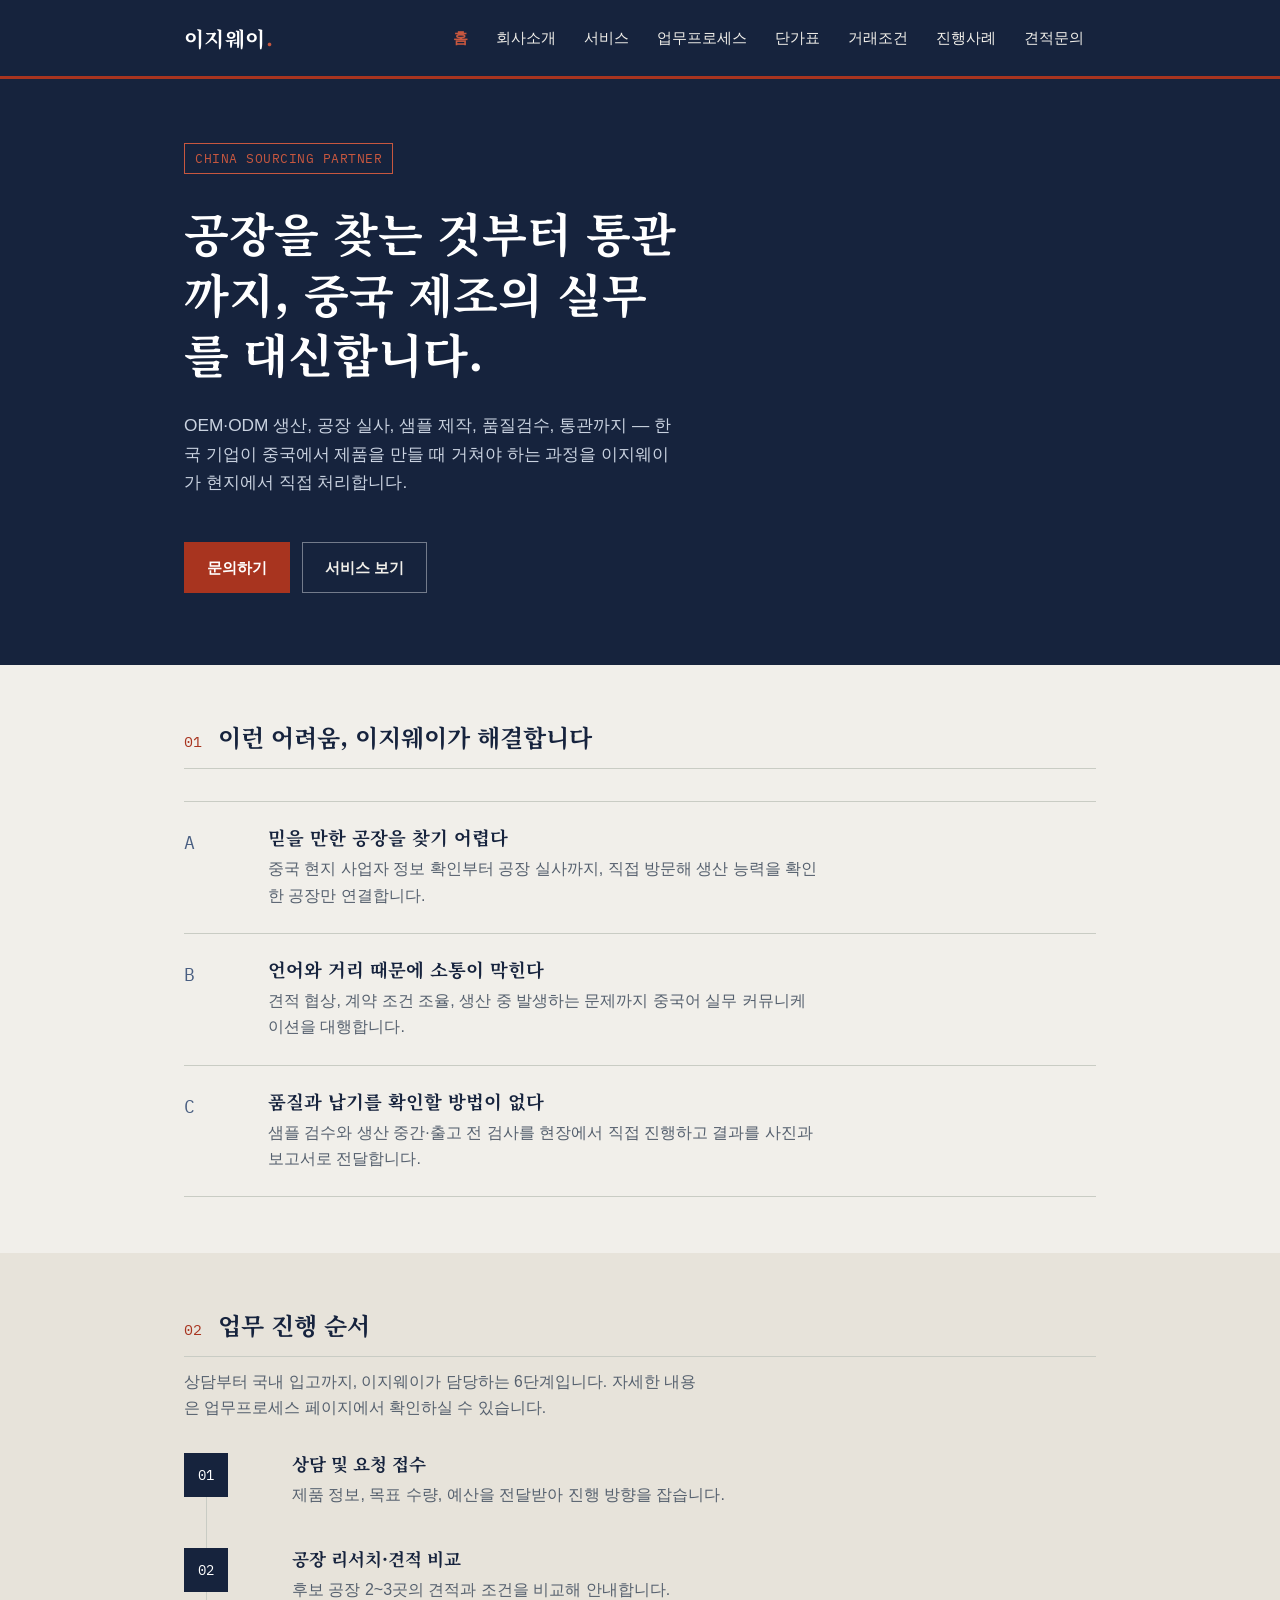
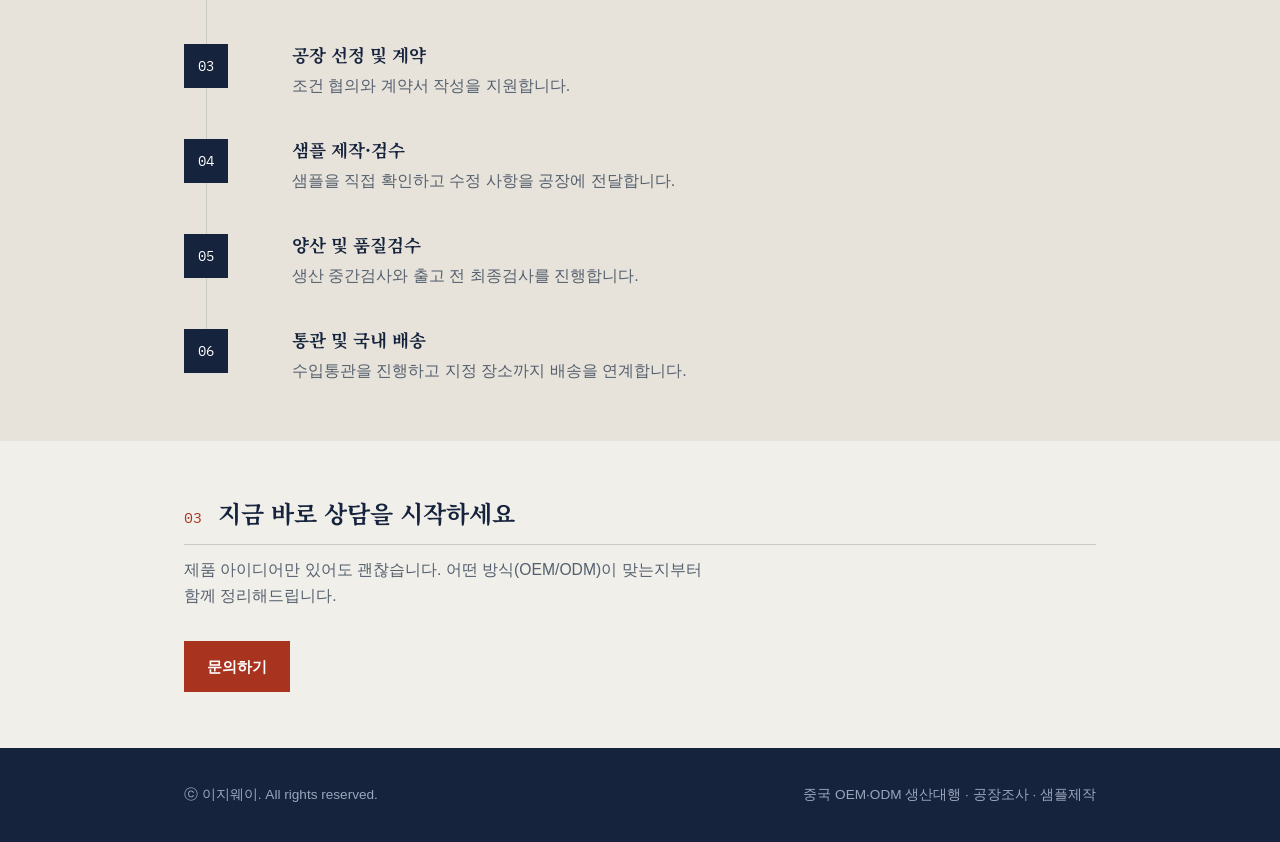
==== index.html @ d4799c17 "Add files via upload" ====
<!DOCTYPE html>
<html lang="ko">
<head>
<meta charset="UTF-8">
<meta name="viewport" content="width=device-width, initial-scale=1.0">
<title>이지웨이 | 중국 OEM·ODM 생산대행</title>
<meta name="description" content="이지웨이는 한국 기업이 중국에서 제품을 만들 때 필요한 공장 조사, OEM·ODM 생산, 샘플 제작, 품질검수, 통관까지 전 과정을 대행합니다.">
<link rel="stylesheet" href="style.css">
</head>
<body>

<header class="site-header">
  <div class="wrap">
    <a href="index.html" class="brand">이지웨이<span>.</span></a>
    <nav class="main-nav" aria-label="주요 메뉴">
      <ul>
        <li><a href="index.html" aria-current="page">홈</a></li>
        <li><a href="about.html">회사소개</a></li>
        <li><a href="services.html">서비스</a></li>
        <li><a href="process.html">업무프로세스</a></li>
        <li><a href="pricing.html">단가표</a></li>
        <li><a href="terms.html">거래조건</a></li>
        <li><a href="cases.html">진행사례</a></li>
        <li><a href="contact.html">견적문의</a></li>
      </ul>
    </nav>
  </div>
</header>

<section class="hero">
  <div class="wrap">
    <span class="hero-eyebrow">CHINA SOURCING PARTNER</span>
    <h1>공장을 찾는 것부터 통관까지, 중국 제조의 실무를 대신합니다.</h1>
    <p class="lede">OEM·ODM 생산, 공장 실사, 샘플 제작, 품질검수, 통관까지 — 한국 기업이 중국에서 제품을 만들 때 거쳐야 하는 과정을 이지웨이가 현지에서 직접 처리합니다.</p>
    <div class="hero-actions">
      <a href="contact.html" class="btn btn-primary">문의하기</a>
      <a href="services.html" class="btn btn-ghost">서비스 보기</a>
    </div>
  </div>
</section>

<section>
  <div class="wrap">
    <div class="section-head">
      <span class="section-num">01</span>
      <h2>이런 어려움, 이지웨이가 해결합니다</h2>
    </div>
    <div class="service-list">
      <div class="service-row">
        <span class="num">A</span>
        <div>
          <h3>믿을 만한 공장을 찾기 어렵다</h3>
          <p>중국 현지 사업자 정보 확인부터 공장 실사까지, 직접 방문해 생산 능력을 확인한 공장만 연결합니다.</p>
        </div>
      </div>
      <div class="service-row">
        <span class="num">B</span>
        <div>
          <h3>언어와 거리 때문에 소통이 막힌다</h3>
          <p>견적 협상, 계약 조건 조율, 생산 중 발생하는 문제까지 중국어 실무 커뮤니케이션을 대행합니다.</p>
        </div>
      </div>
      <div class="service-row">
        <span class="num">C</span>
        <div>
          <h3>품질과 납기를 확인할 방법이 없다</h3>
          <p>샘플 검수와 생산 중간·출고 전 검사를 현장에서 직접 진행하고 결과를 사진과 보고서로 전달합니다.</p>
        </div>
      </div>
    </div>
  </div>
</section>

<section class="alt">
  <div class="wrap">
    <div class="section-head">
      <span class="section-num">02</span>
      <h2>업무 진행 순서</h2>
    </div>
    <p class="section-sub">상담부터 국내 입고까지, 이지웨이가 담당하는 6단계입니다. 자세한 내용은 업무프로세스 페이지에서 확인하실 수 있습니다.</p>
    <div class="process-list">
      <div class="process-step">
        <span class="step-marker">01</span>
        <div><h3>상담 및 요청 접수</h3><p>제품 정보, 목표 수량, 예산을 전달받아 진행 방향을 잡습니다.</p></div>
      </div>
      <div class="process-step">
        <span class="step-marker">02</span>
        <div><h3>공장 리서치·견적 비교</h3><p>후보 공장 2~3곳의 견적과 조건을 비교해 안내합니다.</p></div>
      </div>
      <div class="process-step">
        <span class="step-marker">03</span>
        <div><h3>공장 선정 및 계약</h3><p>조건 협의와 계약서 작성을 지원합니다.</p></div>
      </div>
      <div class="process-step">
        <span class="step-marker">04</span>
        <div><h3>샘플 제작·검수</h3><p>샘플을 직접 확인하고 수정 사항을 공장에 전달합니다.</p></div>
      </div>
      <div class="process-step">
        <span class="step-marker">05</span>
        <div><h3>양산 및 품질검수</h3><p>생산 중간검사와 출고 전 최종검사를 진행합니다.</p></div>
      </div>
      <div class="process-step">
        <span class="step-marker">06</span>
        <div><h3>통관 및 국내 배송</h3><p>수입통관을 진행하고 지정 장소까지 배송을 연계합니다.</p></div>
      </div>
    </div>
  </div>
</section>

<section>
  <div class="wrap">
    <div class="section-head">
      <span class="section-num">03</span>
      <h2>지금 바로 상담을 시작하세요</h2>
    </div>
    <p class="section-sub">제품 아이디어만 있어도 괜찮습니다. 어떤 방식(OEM/ODM)이 맞는지부터 함께 정리해드립니다.</p>
    <a href="contact.html" class="btn btn-primary">문의하기</a>
  </div>
</section>

<footer class="site-footer">
  <div class="wrap">
    <span>ⓒ 이지웨이. All rights reserved.</span>
    <span>중국 OEM·ODM 생산대행 · 공장조사 · 샘플제작</span>
  </div>
</footer>

</body>
</html>
---- style.css ----
/* =========================================================
   이지웨이 (EasyWay) — 중국 수입대행 / OEM·ODM 에이전시
   디자인 컨셉: 무역서류·통관 문서의 정직함
   세리프 헤드라인(계약서 느낌) + 실무형 산세리프 본문
   + 모노스페이스 숫자(견적서/단가표 느낌)
   ========================================================= */

@import url('https://fonts.googleapis.com/css2?family=Noto+Serif+KR:wght@500;700&family=Pretendard:wght@400;500;600&family=IBM+Plex+Mono:wght@500;600&display=swap');

:root {
  --navy-900: #16233D;
  --navy-700: #2B3E5E;
  --navy-500: #4A5F82;
  --paper: #F1EFEA;
  --paper-alt: #E7E3DA;
  --white: #FFFFFF;
  --ink: #1B1B1B;
  --ink-soft: #55606E;
  --line: #C9CCC4;
  --stamp: #A8341F;
  --stamp-soft: #C7573F;

  --font-display: 'Noto Serif KR', serif;
  --font-body: 'Pretendard', -apple-system, sans-serif;
  --font-mono: 'IBM Plex Mono', monospace;

  --max-width: 960px;
}

* { box-sizing: border-box; }

html { scroll-behavior: smooth; }

body {
  margin: 0;
  font-family: var(--font-body);
  color: var(--ink);
  background: var(--paper);
  line-height: 1.65;
  -webkit-font-smoothing: antialiased;
}

a { color: inherit; }

a:focus-visible,
button:focus-visible,
input:focus-visible,
textarea:focus-visible {
  outline: 2px solid var(--stamp);
  outline-offset: 3px;
}

h1, h2, h3 {
  font-family: var(--font-display);
  font-weight: 700;
  line-height: 1.3;
  margin: 0;
  color: var(--navy-900);
}

p { margin: 0 0 1em; max-width: 62ch; }

.wrap {
  max-width: var(--max-width);
  margin: 0 auto;
  padding: 0 24px;
}

/* ---------- Header / Nav ---------- */
.site-header {
  background: var(--navy-900);
  color: var(--paper);
  border-bottom: 3px solid var(--stamp);
}

.site-header .wrap {
  display: flex;
  align-items: center;
  justify-content: space-between;
  padding-top: 18px;
  padding-bottom: 18px;
  flex-wrap: wrap;
  gap: 12px;
}

.brand {
  font-family: var(--font-display);
  font-size: 1.3rem;
  font-weight: 700;
  color: var(--white);
  text-decoration: none;
  letter-spacing: 0.02em;
}

.brand span {
  color: var(--stamp-soft);
}

nav.main-nav ul {
  list-style: none;
  display: flex;
  gap: 4px;
  margin: 0;
  padding: 0;
  flex-wrap: wrap;
}

nav.main-nav a {
  display: inline-block;
  padding: 8px 12px;
  font-size: 0.92rem;
  text-decoration: none;
  color: var(--paper);
  border-radius: 3px;
  transition: background 0.15s ease;
}

nav.main-nav a:hover {
  background: rgba(255,255,255,0.08);
}

nav.main-nav a[aria-current="page"] {
  color: var(--stamp-soft);
  font-weight: 600;
}

/* ---------- Hero ---------- */
.hero {
  background: var(--navy-900);
  color: var(--paper);
  padding: 64px 0 72px;
  position: relative;
}

.hero .wrap {
  display: grid;
  gap: 28px;
}

.hero-eyebrow {
  font-family: var(--font-mono);
  font-size: 0.8rem;
  color: var(--stamp-soft);
  border: 1px solid var(--stamp-soft);
  display: inline-block;
  padding: 4px 10px;
  width: fit-content;
  letter-spacing: 0.04em;
}

.hero h1 {
  color: var(--white);
  font-size: clamp(1.9rem, 4vw, 2.9rem);
  max-width: 18ch;
}

.hero p.lede {
  color: #C9D2E0;
  font-size: 1.08rem;
  max-width: 52ch;
}

.hero-actions {
  display: flex;
  gap: 12px;
  flex-wrap: wrap;
}

/* ---------- Buttons ---------- */
.btn {
  display: inline-block;
  padding: 12px 22px;
  font-size: 0.95rem;
  font-weight: 600;
  text-decoration: none;
  border: 1px solid transparent;
  cursor: pointer;
  font-family: var(--font-body);
}

.btn-primary {
  background: var(--stamp);
  color: var(--white);
}
.btn-primary:hover { background: var(--stamp-soft); }

.btn-ghost {
  background: transparent;
  color: var(--paper);
  border-color: rgba(255,255,255,0.4);
}
.btn-ghost:hover { border-color: var(--paper); }

/* ---------- Sections ---------- */
section { padding: 56px 0; }
section.alt { background: var(--paper-alt); }

.section-head {
  display: flex;
  align-items: baseline;
  gap: 16px;
  border-bottom: 1px solid var(--line);
  padding-bottom: 14px;
  margin-bottom: 32px;
  flex-wrap: wrap;
}

.section-num {
  font-family: var(--font-mono);
  color: var(--stamp);
  font-size: 0.95rem;
}

.section-head h2 {
  font-size: 1.5rem;
}

.section-sub {
  color: var(--ink-soft);
  font-size: 0.98rem;
  margin: -20px 0 32px;
  max-width: 60ch;
}

/* ---------- Service grid (not cards — bordered rows) ---------- */
.service-list {
  display: grid;
  gap: 0;
  border-top: 1px solid var(--line);
}

.service-row {
  display: grid;
  grid-template-columns: 64px 1fr;
  gap: 20px;
  padding: 24px 0;
  border-bottom: 1px solid var(--line);
}

.service-row .num {
  font-family: var(--font-mono);
  color: var(--navy-500);
  font-size: 1.1rem;
  padding-top: 2px;
}

.service-row h3 {
  font-size: 1.15rem;
  margin-bottom: 6px;
}

.service-row p { margin: 0; color: var(--ink-soft); }

/* ---------- Process steps ---------- */
.process-list {
  display: grid;
  gap: 0;
}

.process-step {
  display: grid;
  grid-template-columns: 88px 1fr;
  gap: 20px;
  position: relative;
  padding-bottom: 40px;
}

.process-step:last-child { padding-bottom: 0; }

.process-step .step-marker {
  font-family: var(--font-mono);
  font-size: 0.85rem;
  color: var(--white);
  background: var(--navy-900);
  width: 44px;
  height: 44px;
  display: flex;
  align-items: center;
  justify-content: center;
  position: relative;
  z-index: 1;
}

.process-step:not(:last-child)::before {
  content: '';
  position: absolute;
  left: 22px;
  top: 44px;
  bottom: -40px;
  width: 1px;
  background: var(--line);
}

.process-step h3 {
  font-size: 1.1rem;
  margin-bottom: 6px;
}

.process-step p { margin: 0; color: var(--ink-soft); }

/* ---------- Pricing table ---------- */
table.pricing {
  width: 100%;
  border-collapse: collapse;
  font-size: 0.95rem;
  background: var(--white);
}

table.pricing caption {
  text-align: left;
  font-family: var(--font-mono);
  font-size: 0.85rem;
  color: var(--ink-soft);
  margin-bottom: 10px;
}

table.pricing th, table.pricing td {
  border: 1px solid var(--line);
  padding: 14px 16px;
  text-align: left;
  vertical-align: top;
}

table.pricing thead th {
  background: var(--navy-900);
  color: var(--paper);
  font-family: var(--font-body);
  font-weight: 600;
  font-size: 0.9rem;
}

table.pricing td.figure {
  font-family: var(--font-mono);
  white-space: nowrap;
}

.note-box {
  border-left: 3px solid var(--stamp);
  background: var(--white);
  padding: 16px 20px;
  margin-top: 28px;
  font-size: 0.92rem;
  color: var(--ink-soft);
}

.note-box strong { color: var(--ink); }

/* ---------- Terms ---------- */
.terms-block { margin-bottom: 36px; }
.terms-block h3 {
  font-size: 1.1rem;
  border-bottom: 1px solid var(--line);
  padding-bottom: 10px;
  margin-bottom: 14px;
}
.terms-block ul { margin: 0; padding-left: 1.2em; color: var(--ink-soft); }
.terms-block li { margin-bottom: 6px; }

/* ---------- Contact ---------- */
.contact-grid {
  display: grid;
  grid-template-columns: 1fr 1fr;
  gap: 48px;
}

.contact-info dl {
  display: grid;
  grid-template-columns: auto 1fr;
  gap: 8px 16px;
  margin: 0;
}
.contact-info dt {
  font-family: var(--font-mono);
  color: var(--ink-soft);
  font-size: 0.85rem;
  padding-top: 3px;
}
.contact-info dd { margin: 0; }

form.inquiry-form {
  display: grid;
  gap: 14px;
}

form.inquiry-form label {
  display: block;
  font-size: 0.88rem;
  font-weight: 600;
  margin-bottom: 6px;
  color: var(--navy-900);
}

form.inquiry-form input,
form.inquiry-form select,
form.inquiry-form textarea {
  width: 100%;
  padding: 10px 12px;
  border: 1px solid var(--line);
  background: var(--white);
  font-family: var(--font-body);
  font-size: 0.95rem;
}

form.inquiry-form textarea { resize: vertical; min-height: 110px; }

/* ---------- Footer ---------- */
footer.site-footer {
  background: var(--navy-900);
  color: #9AA6BC;
  padding: 36px 0;
  font-size: 0.85rem;
}

footer.site-footer .wrap {
  display: flex;
  justify-content: space-between;
  flex-wrap: wrap;
  gap: 12px;
}

/* ---------- Responsive ---------- */
@media (max-width: 640px) {
  .contact-grid { grid-template-columns: 1fr; }
  .service-row { grid-template-columns: 40px 1fr; }
  .process-step { grid-template-columns: 44px 1fr; }
}

@media (prefers-reduced-motion: reduce) {
  html { scroll-behavior: auto; }
  * { transition: none !important; }
}
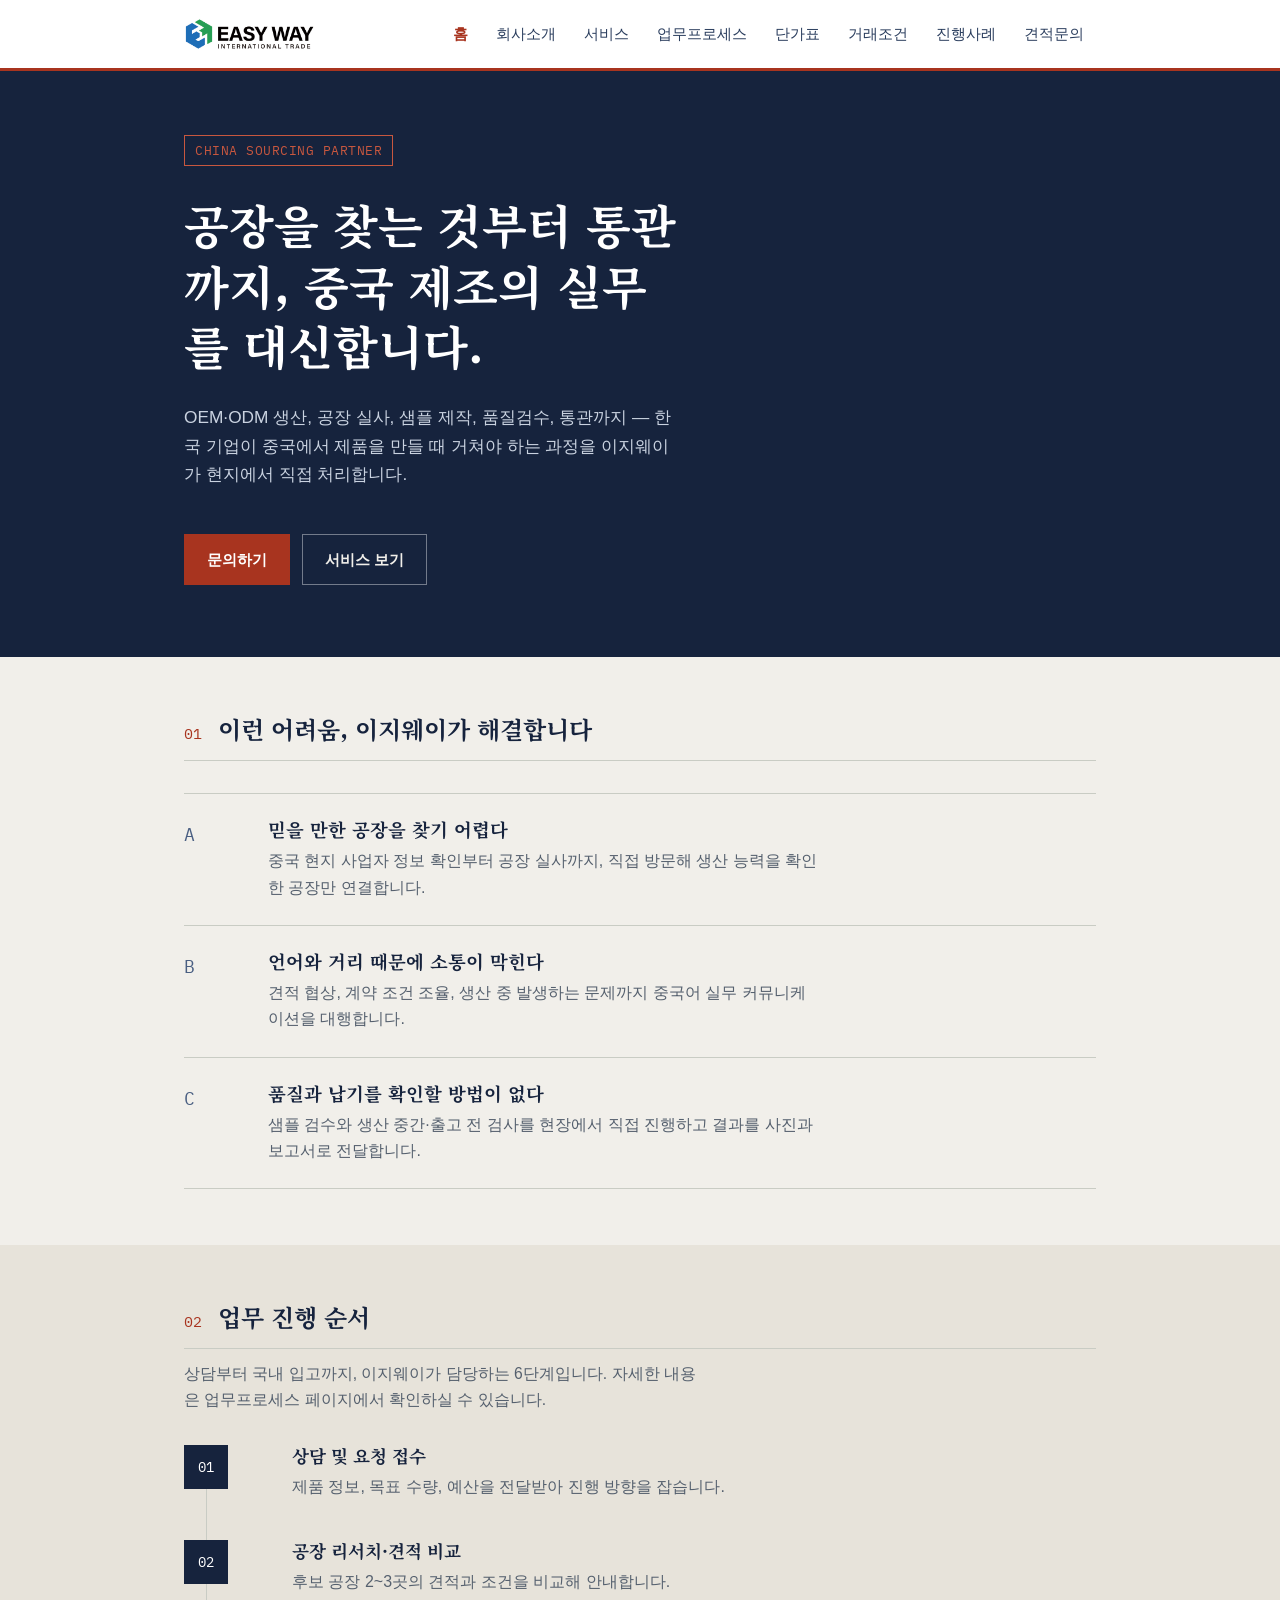
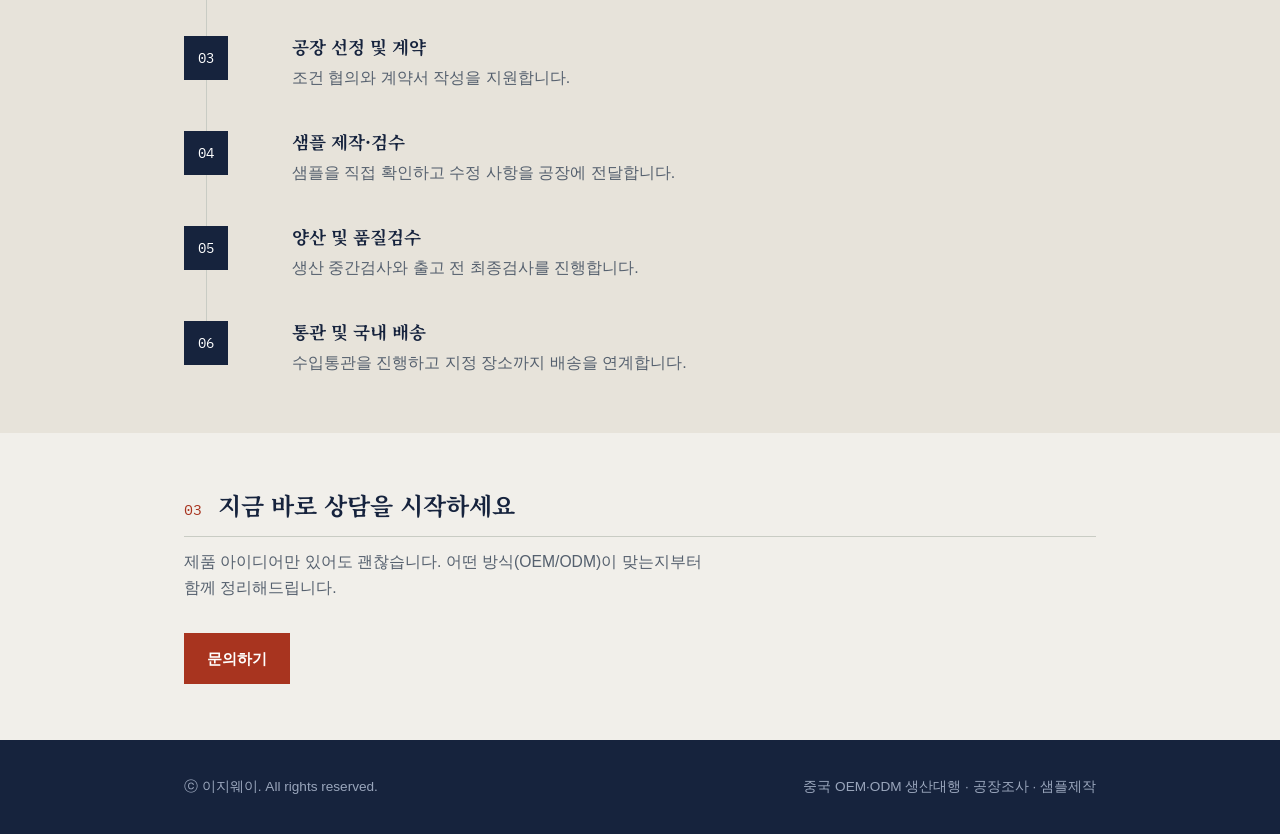
==== commit a5e5ec61: "Add files via upload" ====
--- a/index.html
+++ b/index.html
@@ -5,13 +5,14 @@
 <meta name="viewport" content="width=device-width, initial-scale=1.0">
 <title>이지웨이 | 중국 OEM·ODM 생산대행</title>
 <meta name="description" content="이지웨이는 한국 기업이 중국에서 제품을 만들 때 필요한 공장 조사, OEM·ODM 생산, 샘플 제작, 품질검수, 통관까지 전 과정을 대행합니다.">
+<link rel="icon" href="assets/favicon.png" type="image/png">
 <link rel="stylesheet" href="style.css">
 </head>
 <body>
 
 <header class="site-header">
   <div class="wrap">
-    <a href="index.html" class="brand">이지웨이<span>.</span></a>
+    <a href="index.html" class="brand"><img src="assets/logo-horizontal.png" alt="이지웨이 EASY WAY INTERNATIONAL TRADE" class="brand-logo"></a>
     <nav class="main-nav" aria-label="주요 메뉴">
       <ul>
         <li><a href="index.html" aria-current="page">홈</a></li>
--- a/style.css
+++ b/style.css
@@ -68,8 +68,8 @@
 
 /* ---------- Header / Nav ---------- */
 .site-header {
-  background: var(--navy-900);
-  color: var(--paper);
+  background: var(--white);
+  color: var(--navy-900);
   border-bottom: 3px solid var(--stamp);
 }
 
@@ -77,23 +77,22 @@
   display: flex;
   align-items: center;
   justify-content: space-between;
-  padding-top: 18px;
-  padding-bottom: 18px;
+  padding-top: 14px;
+  padding-bottom: 14px;
   flex-wrap: wrap;
   gap: 12px;
 }
 
 .brand {
-  font-family: var(--font-display);
-  font-size: 1.3rem;
-  font-weight: 700;
-  color: var(--white);
+  display: flex;
+  align-items: center;
   text-decoration: none;
-  letter-spacing: 0.02em;
-}
-
-.brand span {
-  color: var(--stamp-soft);
+}
+
+.brand-logo {
+  height: 34px;
+  width: auto;
+  display: block;
 }
 
 nav.main-nav ul {
@@ -110,17 +109,17 @@
   padding: 8px 12px;
   font-size: 0.92rem;
   text-decoration: none;
-  color: var(--paper);
+  color: var(--navy-700);
   border-radius: 3px;
   transition: background 0.15s ease;
 }
 
 nav.main-nav a:hover {
-  background: rgba(255,255,255,0.08);
+  background: var(--paper-alt);
 }
 
 nav.main-nav a[aria-current="page"] {
-  color: var(--stamp-soft);
+  color: var(--stamp);
   font-weight: 600;
 }
 
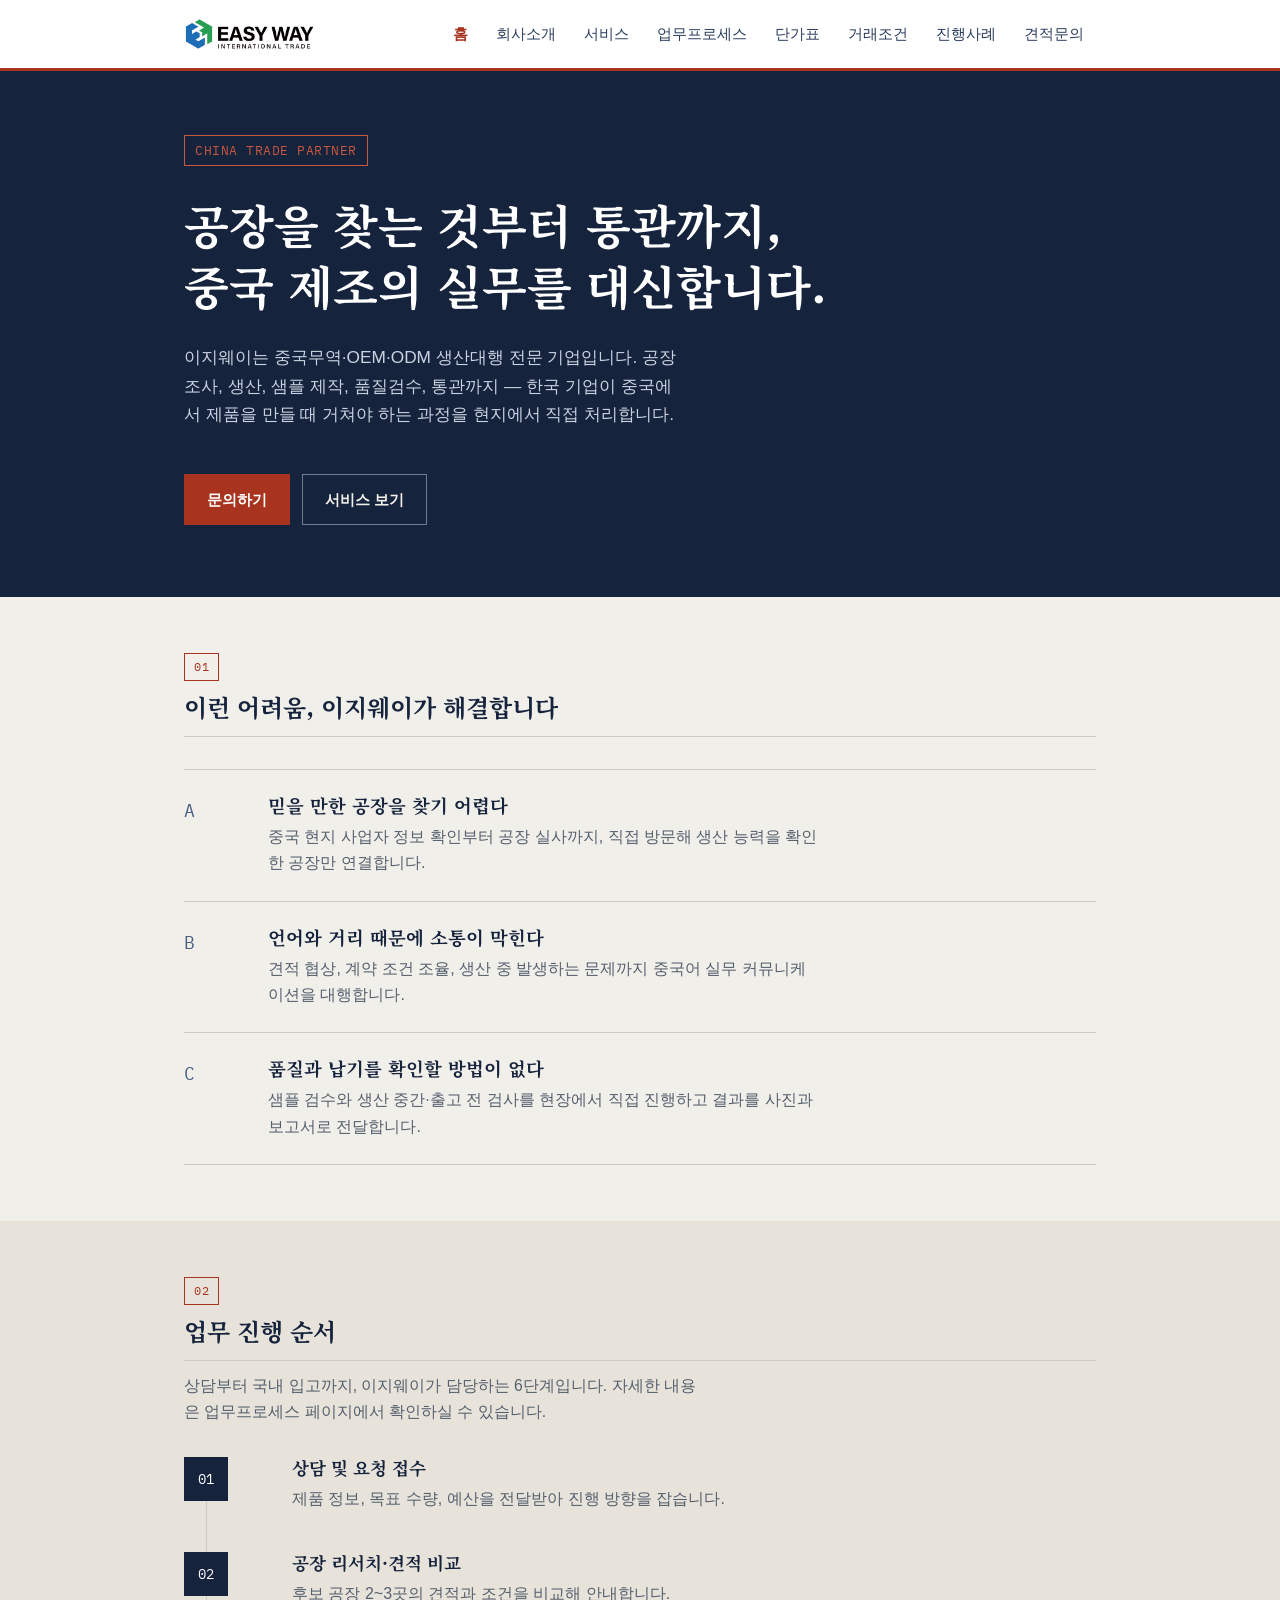
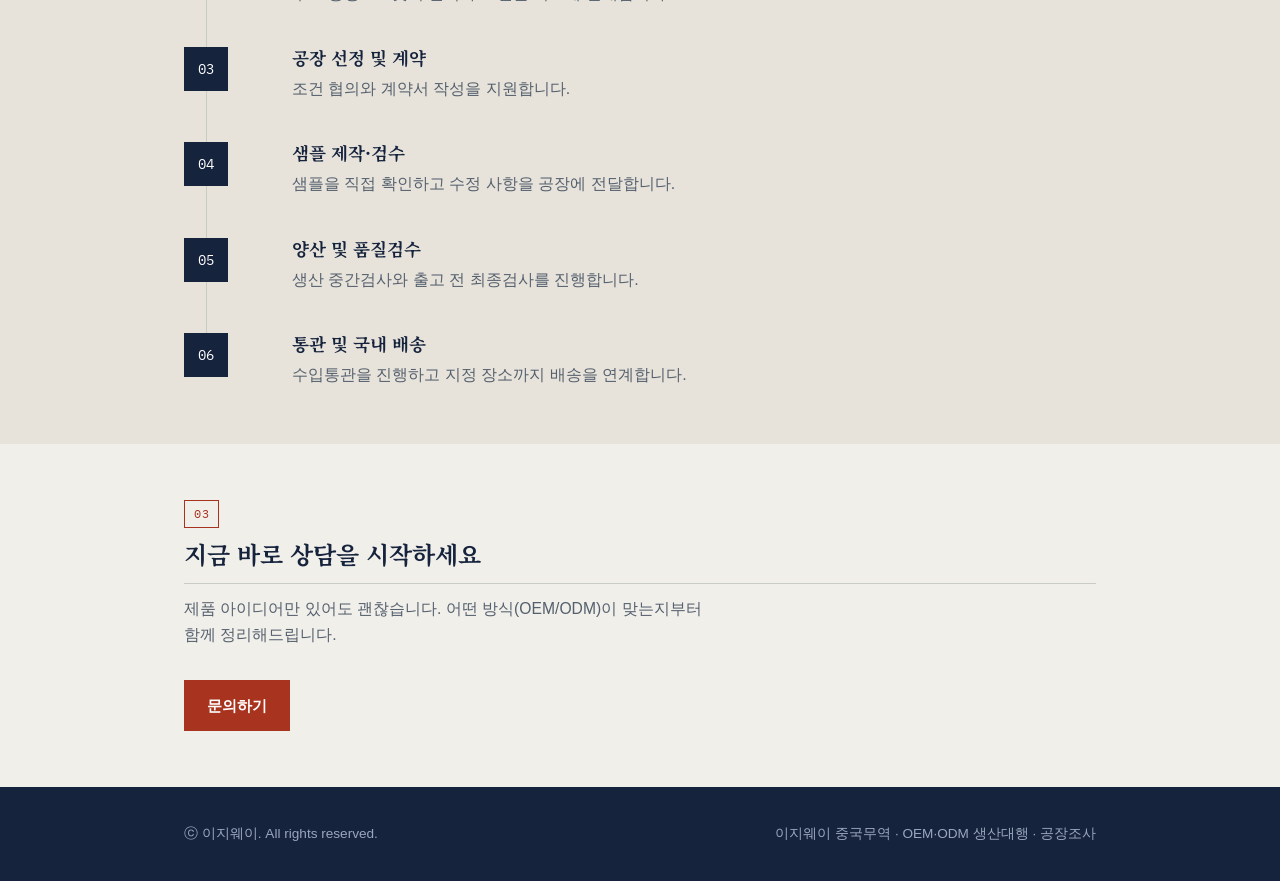
==== commit 9de1612f: "Add files via upload" ====
--- a/index.html
+++ b/index.html
@@ -3,9 +3,10 @@
 <head>
 <meta charset="UTF-8">
 <meta name="viewport" content="width=device-width, initial-scale=1.0">
-<title>이지웨이 | 중국 OEM·ODM 생산대행</title>
-<meta name="description" content="이지웨이는 한국 기업이 중국에서 제품을 만들 때 필요한 공장 조사, OEM·ODM 생산, 샘플 제작, 품질검수, 통관까지 전 과정을 대행합니다.">
+<title>이지웨이 | 중국무역·OEM·ODM 생산대행</title>
+<meta name="description" content="이지웨이는 중국무역·공장 소싱·OEM·ODM 생산대행 전문 기업입니다. 한국 기업이 중국에서 제품을 만들 때 필요한 공장 조사, 생산, 샘플 제작, 품질검수, 통관까지 전 과정을 대행합니다.">
 <link rel="icon" href="assets/favicon.png" type="image/png">
+<meta name="naver-site-verification" content="28a7c563643aefb58b962b238d9a97e0f471fe0b" />
 <link rel="stylesheet" href="style.css">
 </head>
 <body>
@@ -30,9 +31,9 @@
 
 <section class="hero">
   <div class="wrap">
-    <span class="hero-eyebrow">CHINA SOURCING PARTNER</span>
-    <h1>공장을 찾는 것부터 통관까지, 중국 제조의 실무를 대신합니다.</h1>
-    <p class="lede">OEM·ODM 생산, 공장 실사, 샘플 제작, 품질검수, 통관까지 — 한국 기업이 중국에서 제품을 만들 때 거쳐야 하는 과정을 이지웨이가 현지에서 직접 처리합니다.</p>
+    <span class="hero-eyebrow">CHINA TRADE PARTNER</span>
+    <h1>공장을 찾는 것부터 통관까지,<br>중국 제조의 실무를 대신합니다.</h1>
+    <p class="lede">이지웨이는 중국무역·OEM·ODM 생산대행 전문 기업입니다. 공장 조사, 생산, 샘플 제작, 품질검수, 통관까지 — 한국 기업이 중국에서 제품을 만들 때 거쳐야 하는 과정을 현지에서 직접 처리합니다.</p>
     <div class="hero-actions">
       <a href="contact.html" class="btn btn-primary">문의하기</a>
       <a href="services.html" class="btn btn-ghost">서비스 보기</a>
@@ -122,7 +123,7 @@
 <footer class="site-footer">
   <div class="wrap">
     <span>ⓒ 이지웨이. All rights reserved.</span>
-    <span>중국 OEM·ODM 생산대행 · 공장조사 · 샘플제작</span>
+    <span>이지웨이 중국무역 · OEM·ODM 생산대행 · 공장조사</span>
   </div>
 </footer>
 
--- a/style.css
+++ b/style.css
@@ -150,7 +150,6 @@
 .hero h1 {
   color: var(--white);
   font-size: clamp(1.9rem, 4vw, 2.9rem);
-  max-width: 18ch;
 }
 
 .hero p.lede {
@@ -196,18 +195,22 @@
 
 .section-head {
   display: flex;
-  align-items: baseline;
-  gap: 16px;
+  flex-direction: column;
+  gap: 10px;
   border-bottom: 1px solid var(--line);
   padding-bottom: 14px;
   margin-bottom: 32px;
-  flex-wrap: wrap;
 }
 
 .section-num {
   font-family: var(--font-mono);
   color: var(--stamp);
-  font-size: 0.95rem;
+  font-size: 0.75rem;
+  border: 1px solid var(--stamp);
+  display: inline-block;
+  width: fit-content;
+  padding: 3px 9px;
+  letter-spacing: 0.05em;
 }
 
 .section-head h2 {
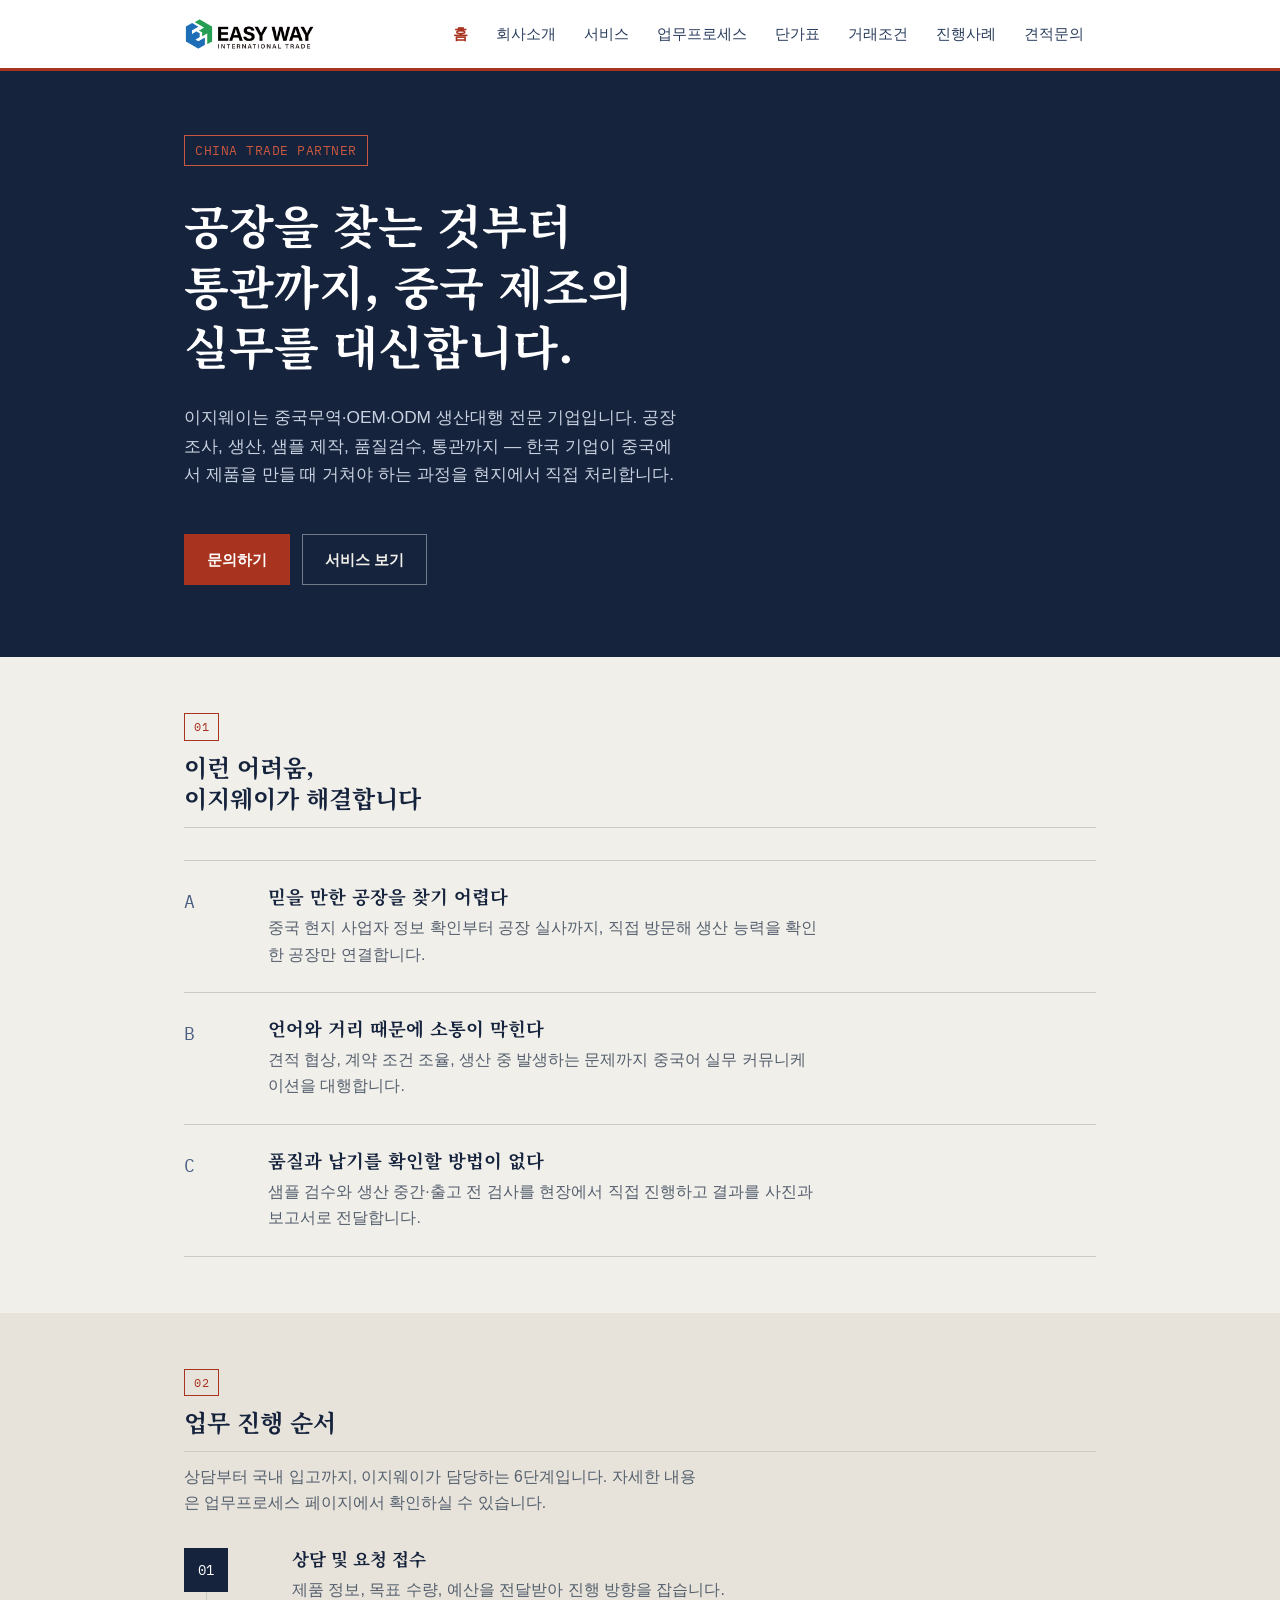
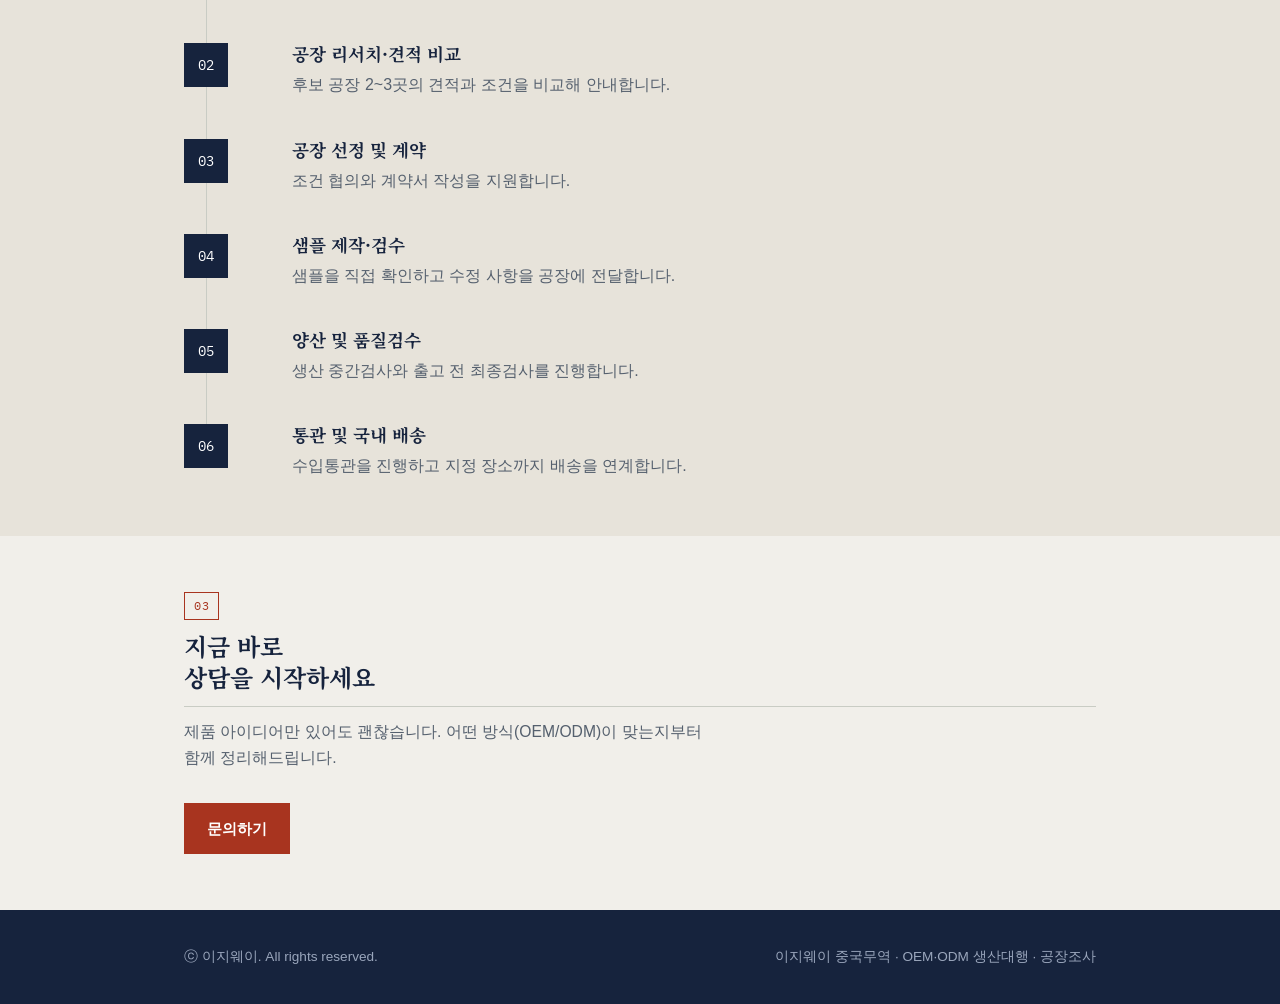
==== commit 8a0458a2: "Add files via upload" ====
--- a/index.html
+++ b/index.html
@@ -32,7 +32,7 @@
 <section class="hero">
   <div class="wrap">
     <span class="hero-eyebrow">CHINA TRADE PARTNER</span>
-    <h1>공장을 찾는 것부터 통관까지,<br>중국 제조의 실무를 대신합니다.</h1>
+    <h1>공장을 찾는 것부터<br>통관까지, 중국 제조의<br>실무를 대신합니다.</h1>
     <p class="lede">이지웨이는 중국무역·OEM·ODM 생산대행 전문 기업입니다. 공장 조사, 생산, 샘플 제작, 품질검수, 통관까지 — 한국 기업이 중국에서 제품을 만들 때 거쳐야 하는 과정을 현지에서 직접 처리합니다.</p>
     <div class="hero-actions">
       <a href="contact.html" class="btn btn-primary">문의하기</a>
@@ -45,7 +45,7 @@
   <div class="wrap">
     <div class="section-head">
       <span class="section-num">01</span>
-      <h2>이런 어려움, 이지웨이가 해결합니다</h2>
+      <h2>이런 어려움,<br>이지웨이가 해결합니다</h2>
     </div>
     <div class="service-list">
       <div class="service-row">
@@ -113,7 +113,7 @@
   <div class="wrap">
     <div class="section-head">
       <span class="section-num">03</span>
-      <h2>지금 바로 상담을 시작하세요</h2>
+      <h2>지금 바로<br>상담을 시작하세요</h2>
     </div>
     <p class="section-sub">제품 아이디어만 있어도 괜찮습니다. 어떤 방식(OEM/ODM)이 맞는지부터 함께 정리해드립니다.</p>
     <a href="contact.html" class="btn btn-primary">문의하기</a>
--- a/style.css
+++ b/style.css
@@ -182,6 +182,12 @@
 }
 .btn-primary:hover { background: var(--stamp-soft); }
 
+.btn-kakao {
+  background: #FEE500;
+  color: #191600;
+}
+.btn-kakao:hover { background: #FFEB4D; }
+
 .btn-ghost {
   background: transparent;
   color: var(--paper);
@@ -301,8 +307,16 @@
 .process-step p { margin: 0; color: var(--ink-soft); }
 
 /* ---------- Pricing table ---------- */
+.table-scroll {
+  overflow-x: auto;
+  -webkit-overflow-scrolling: touch;
+  margin: 0 -24px;
+  padding: 0 24px;
+}
+
 table.pricing {
   width: 100%;
+  min-width: 640px;
   border-collapse: collapse;
   font-size: 0.95rem;
   background: var(--white);
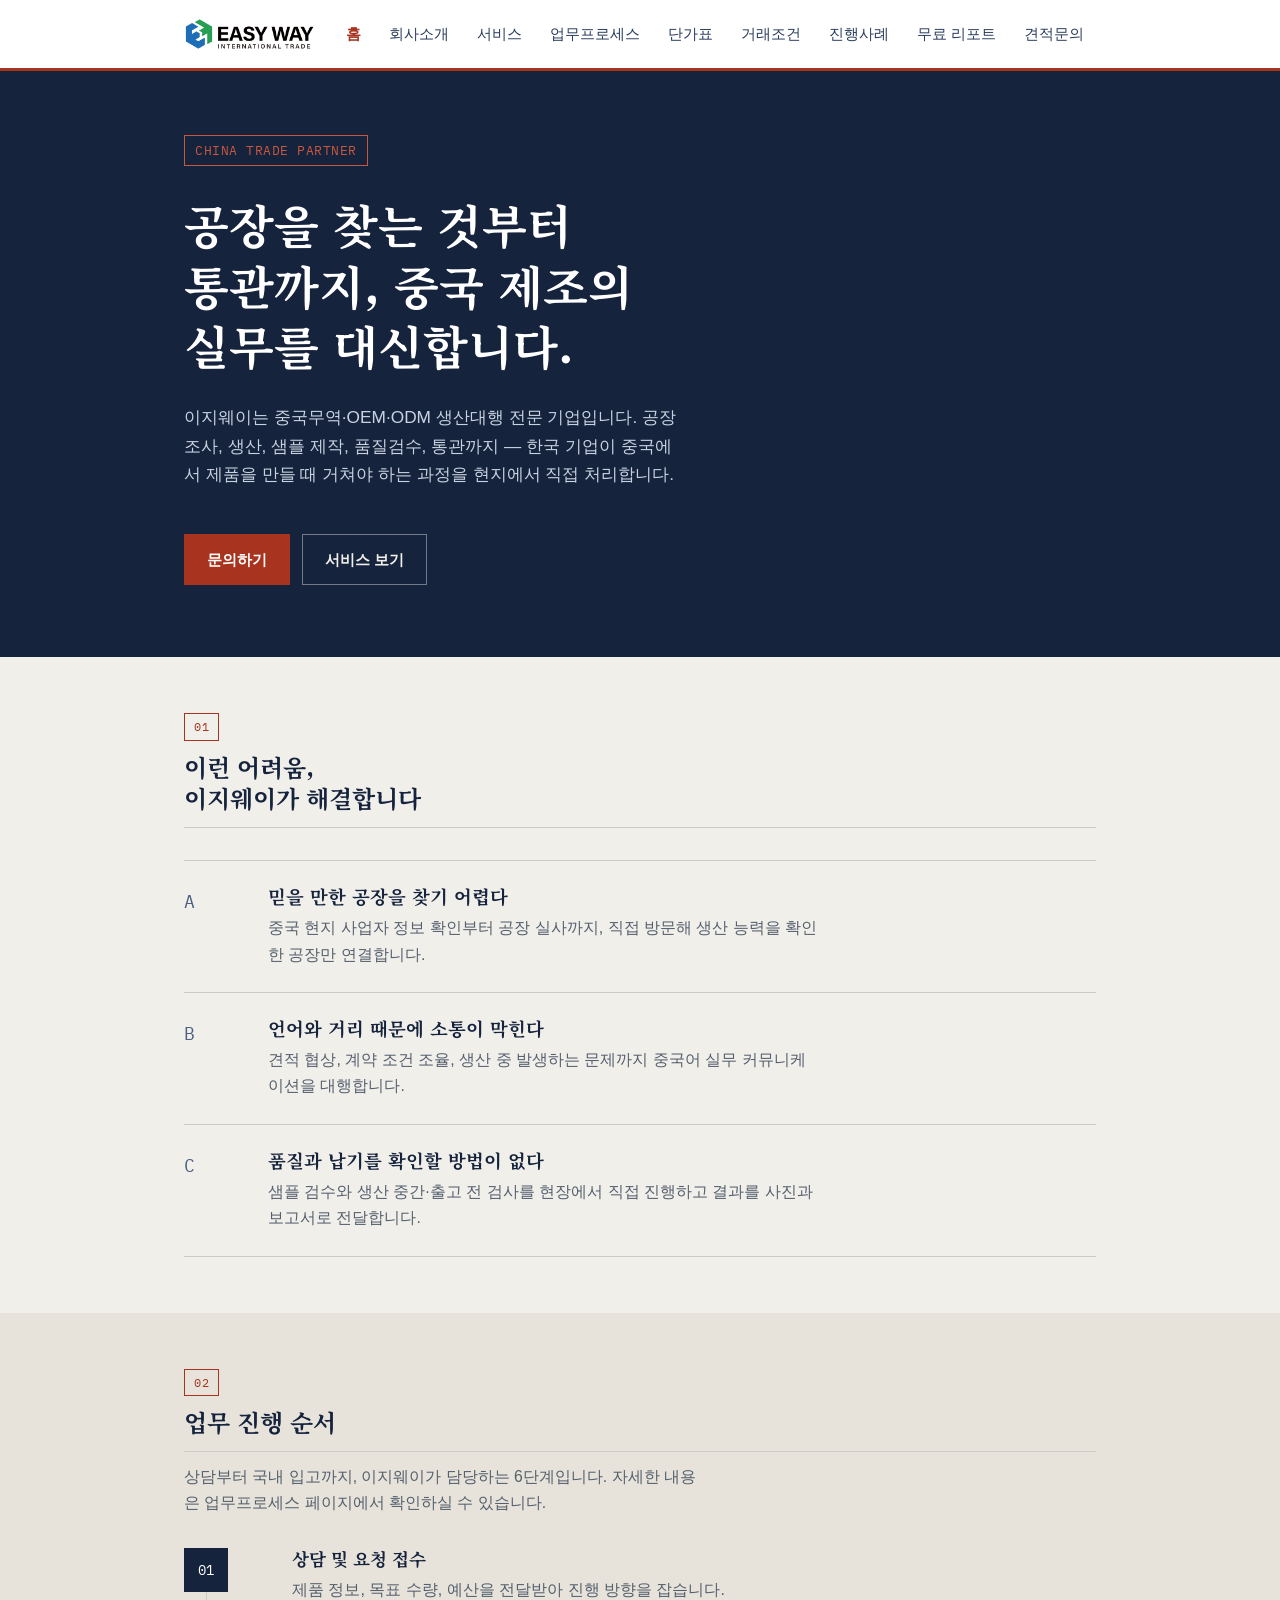
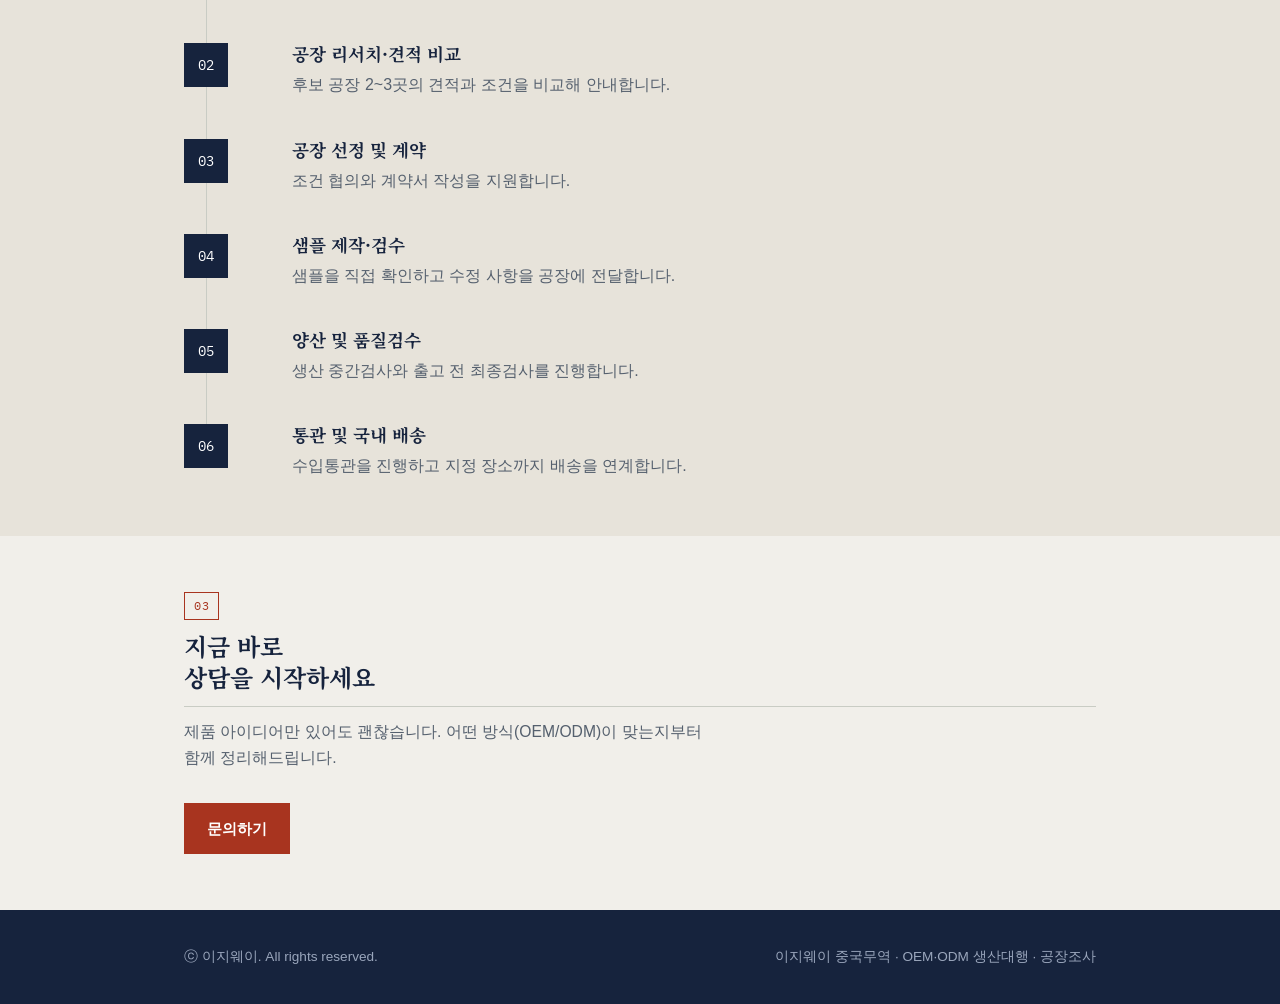
==== commit 00e2975a: "Add files via upload" ====
--- a/index.html
+++ b/index.html
@@ -23,6 +23,7 @@
         <li><a href="pricing.html">단가표</a></li>
         <li><a href="terms.html">거래조건</a></li>
         <li><a href="cases.html">진행사례</a></li>
+        <li><a href="reports.html">무료 리포트</a></li>
         <li><a href="contact.html">견적문의</a></li>
       </ul>
     </nav>
--- a/style.css
+++ b/style.css
@@ -419,6 +419,98 @@
 
 form.inquiry-form textarea { resize: vertical; min-height: 110px; }
 
+/* ---------- Reports (free report archive) ---------- */
+.report-status {
+  color: var(--ink-soft);
+  border: 1px dashed var(--line);
+  padding: 20px;
+  font-size: 0.95rem;
+}
+
+.report-grid {
+  display: grid;
+  grid-template-columns: repeat(auto-fill, minmax(260px, 1fr));
+  gap: 24px;
+}
+
+.report-card {
+  background: var(--white);
+  border: 1px solid var(--line);
+  display: flex;
+  flex-direction: column;
+}
+
+.report-thumb {
+  aspect-ratio: 16 / 10;
+  background: var(--paper-alt);
+  overflow: hidden;
+  border-bottom: 3px solid var(--stamp);
+}
+
+.report-thumb img {
+  width: 100%;
+  height: 100%;
+  object-fit: cover;
+  display: block;
+}
+
+.report-body {
+  padding: 18px 18px 20px;
+  display: flex;
+  flex-direction: column;
+  gap: 8px;
+  flex: 1;
+}
+
+.report-date {
+  font-family: var(--font-mono);
+  font-size: 0.78rem;
+  color: var(--ink-soft);
+}
+
+.report-body h3 {
+  font-size: 1.08rem;
+  line-height: 1.4;
+}
+
+.report-body p {
+  color: var(--ink-soft);
+  font-size: 0.92rem;
+  margin: 0;
+}
+
+.report-actions {
+  display: flex;
+  gap: 8px;
+  flex-wrap: wrap;
+  margin-top: 10px;
+}
+
+.btn-sm {
+  padding: 9px 14px;
+  font-size: 0.85rem;
+}
+
+.btn-ghost-dark {
+  background: transparent;
+  color: var(--navy-900);
+  border-color: var(--navy-700);
+}
+.btn-ghost-dark:hover { background: var(--paper-alt); }
+
+.report-kakao-link {
+  margin-top: 8px;
+  font-size: 0.85rem;
+  color: var(--stamp);
+  text-decoration: none;
+  font-weight: 600;
+}
+.report-kakao-link:hover { text-decoration: underline; }
+
+@media (max-width: 640px) {
+  .report-grid { grid-template-columns: 1fr; }
+}
+
 /* ---------- Footer ---------- */
 footer.site-footer {
   background: var(--navy-900);
